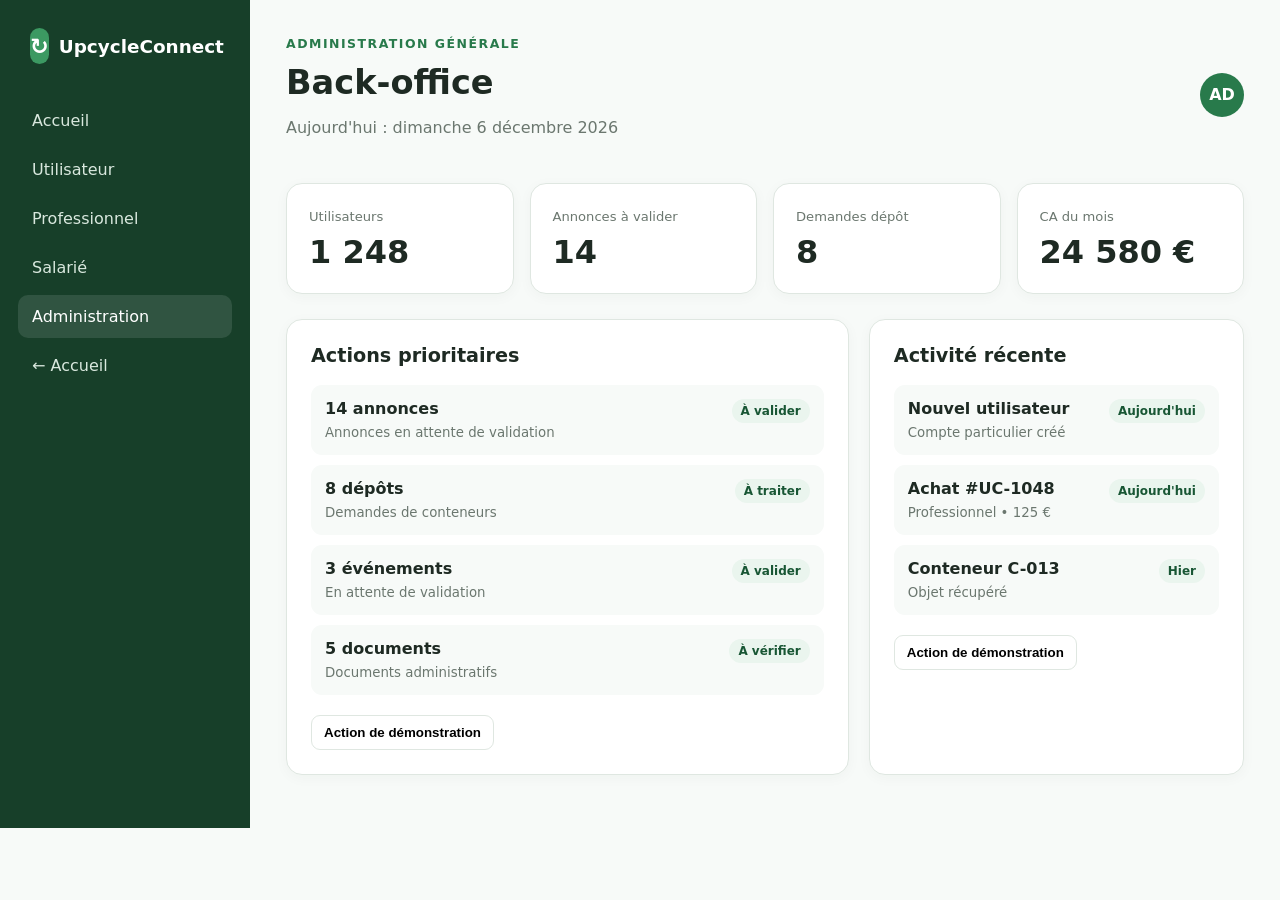
==== web/admin.html @ 0e3712cc "Initial commit" ====
<!DOCTYPE html>
<html lang="fr">
<head>
    <meta charset="UTF-8">
    <meta name="viewport" content="width=device-width, initial-scale=1.0">
    <title>UpcycleConnect — Back-office</title>
    <link rel="stylesheet" href="css/style.css">
</head>
<body>
    <div class="dashboard">
        <aside class="sidebar">
            <a class="brand" href="index.html">
                <span class="brand-mark">↻</span>
                <span>UpcycleConnect</span>
            </a>
            <nav>
                <a class="" href="index.html">Accueil</a><a class="" href="user.html">Utilisateur</a><a class="" href="pro.html">Professionnel</a><a class="" href="employee.html">Salarié</a><a class="active" href="admin.html">Administration</a>
                <a href="index.html">← Accueil</a>
            </nav>
        </aside>

        <main class="dashboard-main">
            <div class="dashboard-top">
                <div>
                    <p class="eyebrow">ADMINISTRATION GÉNÉRALE</p>
                    <h1>Back-office</h1>
                    <p class="muted">Aujourd'hui : <span data-current-date></span></p>
                </div>
                <div class="avatar">AD</div>
            </div>

            <section class="stats-grid">
                <article class="stat-card"><span class="label">Utilisateurs</span><strong>1 248</strong></article><article class="stat-card"><span class="label">Annonces à valider</span><strong>14</strong></article><article class="stat-card"><span class="label">Demandes dépôt</span><strong>8</strong></article><article class="stat-card"><span class="label">CA du mois</span><strong>24 580 €</strong></article>
            </section>

            <div class="dashboard-grid">
                
        <section class="panel">
            <h2>Actions prioritaires</h2>
            <div class="list"><div class="list-item"><div><strong>14 annonces</strong><small>Annonces en attente de validation</small></div><span class="badge">À valider</span></div><div class="list-item"><div><strong>8 dépôts</strong><small>Demandes de conteneurs</small></div><span class="badge">À traiter</span></div><div class="list-item"><div><strong>3 événements</strong><small>En attente de validation</small></div><span class="badge">À valider</span></div><div class="list-item"><div><strong>5 documents</strong><small>Documents administratifs</small></div><span class="badge">À vérifier</span></div></div>
            <div class="action-row">
                <button class="small-button" data-demo-action="Cette fonctionnalité sera connectée à l'API plus tard.">Action de démonstration</button>
            </div>
        </section>
        <section class="panel">
            <h2>Activité récente</h2>
            <div class="list"><div class="list-item"><div><strong>Nouvel utilisateur</strong><small>Compte particulier créé</small></div><span class="badge">Aujourd'hui</span></div><div class="list-item"><div><strong>Achat #UC-1048</strong><small>Professionnel • 125 €</small></div><span class="badge">Aujourd'hui</span></div><div class="list-item"><div><strong>Conteneur C-013</strong><small>Objet récupéré</small></div><span class="badge">Hier</span></div></div>
            <div class="action-row">
                <button class="small-button" data-demo-action="Cette fonctionnalité sera connectée à l'API plus tard.">Action de démonstration</button>
            </div>
        </section>
            </div>
        </main>
    </div>
    <script src="js/app.js"></script>
</body>
</html>
---- web/css/style.css ----
:root {
    --green: #287a4b;
    --green-dark: #185634;
    --green-light: #eaf5ee;
    --ink: #1e2a23;
    --muted: #6b776f;
    --border: #dfe7e1;
    --background: #f7faf8;
    --white: #ffffff;
    --shadow: 0 12px 35px rgba(25, 55, 38, 0.08);
}

* { box-sizing: border-box; }

html { scroll-behavior: smooth; }

body {
    margin: 0;
    font-family: Inter, ui-sans-serif, system-ui, -apple-system, BlinkMacSystemFont, "Segoe UI", sans-serif;
    color: var(--ink);
    background: var(--background);
}

a { color: inherit; text-decoration: none; }

.site-header {
    height: 72px;
    padding: 0 6%;
    display: flex;
    align-items: center;
    justify-content: space-between;
    background: rgba(255,255,255,.94);
    border-bottom: 1px solid var(--border);
    position: sticky;
    top: 0;
    z-index: 10;
    backdrop-filter: blur(12px);
}

.brand {
    display: flex;
    align-items: center;
    gap: 10px;
    font-size: 1.15rem;
    font-weight: 800;
}

.brand-mark {
    width: 36px;
    height: 36px;
    border-radius: 11px;
    display: grid;
    place-items: center;
    color: white;
    background: var(--green);
    font-size: 1.4rem;
}

.site-header nav { display: flex; gap: 26px; color: var(--muted); }
.site-header nav a:hover { color: var(--green); }

.hero {
    min-height: 560px;
    padding: 80px 8%;
    display: grid;
    grid-template-columns: 1.35fr .65fr;
    gap: 60px;
    align-items: center;
    background: linear-gradient(135deg, #edf8f0, #ffffff 55%);
}

.eyebrow {
    margin: 0 0 12px;
    color: var(--green);
    font-size: .78rem;
    font-weight: 800;
    letter-spacing: .12em;
}

.hero h1 {
    max-width: 760px;
    margin: 0;
    font-size: clamp(3rem, 7vw, 5.7rem);
    line-height: .98;
    letter-spacing: -.055em;
}

.hero-text {
    max-width: 650px;
    margin: 25px 0;
    color: var(--muted);
    font-size: 1.15rem;
    line-height: 1.7;
}

.hero-actions { display: flex; flex-wrap: wrap; gap: 12px; }

.button {
    display: inline-flex;
    align-items: center;
    justify-content: center;
    padding: 13px 19px;
    border-radius: 12px;
    font-weight: 700;
    border: 1px solid var(--border);
}

.button.primary { color: white; background: var(--green); border-color: var(--green); }
.button.primary:hover { background: var(--green-dark); }
.button.secondary { background: white; }

.hero-card {
    min-height: 330px;
    padding: 40px;
    border-radius: 28px;
    background: white;
    box-shadow: var(--shadow);
    display: flex;
    flex-direction: column;
    justify-content: center;
    border: 1px solid var(--border);
}

.hero-icon { font-size: 5rem; margin-bottom: 20px; }
.hero-card h2 { margin: 0 0 8px; font-size: 2rem; }
.hero-card p { color: var(--muted); line-height: 1.6; }

.section { padding: 90px 8%; }
.light-section { background: white; }

.section-heading { margin-bottom: 35px; }
.section-heading h2 { margin: 0 0 10px; font-size: clamp(2rem, 4vw, 3.2rem); }
.section-heading > p:last-child { color: var(--muted); }

.space-grid {
    display: grid;
    grid-template-columns: repeat(2, 1fr);
    gap: 18px;
}

.space-card {
    min-height: 230px;
    padding: 30px;
    border: 1px solid var(--border);
    border-radius: 22px;
    background: white;
    box-shadow: 0 4px 18px rgba(25,55,38,.04);
    display: grid;
    grid-template-columns: auto 1fr auto;
    gap: 20px;
    align-items: start;
    transition: transform .2s, box-shadow .2s;
}

.space-card:hover { transform: translateY(-4px); box-shadow: var(--shadow); }
.space-icon { font-size: 2.2rem; }
.card-label { margin: 0 0 7px; font-size: .72rem; font-weight: 800; color: var(--green); letter-spacing: .08em; }
.space-card h3 { margin: 0 0 10px; font-size: 1.55rem; }
.space-card p:not(.card-label) { margin: 0; color: var(--muted); line-height: 1.6; }
.arrow { font-size: 1.6rem; color: var(--green); }

.feature-grid {
    display: grid;
    grid-template-columns: repeat(4, 1fr);
    gap: 18px;
}

.feature-grid article {
    padding: 25px;
    border: 1px solid var(--border);
    border-radius: 18px;
}

.feature-grid span { color: var(--green); font-weight: 800; }
.feature-grid h3 { margin-bottom: 8px; }
.feature-grid p { color: var(--muted); line-height: 1.5; }

.site-footer {
    padding: 30px 8%;
    display: flex;
    justify-content: space-between;
    gap: 20px;
    color: var(--muted);
    border-top: 1px solid var(--border);
    background: white;
}

.dashboard {
    min-height: calc(100vh - 72px);
    display: grid;
    grid-template-columns: 250px 1fr;
}

.sidebar {
    padding: 28px 18px;
    background: #173f29;
    color: white;
}

.sidebar .brand { margin: 0 12px 35px; }
.sidebar .brand-mark { background: #3c9962; }

.sidebar nav { display: grid; gap: 6px; }
.sidebar nav a, .sidebar nav button {
    width: 100%;
    padding: 12px 14px;
    text-align: left;
    color: #d9e8de;
    background: transparent;
    border: 0;
    border-radius: 10px;
    font: inherit;
    cursor: pointer;
}
.sidebar nav a:hover, .sidebar nav button:hover, .sidebar nav .active {
    color: white;
    background: rgba(255,255,255,.11);
}

.dashboard-main { padding: 36px; min-width: 0; }
.dashboard-top {
    display: flex;
    justify-content: space-between;
    gap: 20px;
    align-items: center;
    margin-bottom: 30px;
}
.dashboard-top h1 { margin: 0 0 6px; font-size: 2.1rem; }
.muted { color: var(--muted); }

.avatar {
    width: 44px;
    height: 44px;
    display: grid;
    place-items: center;
    border-radius: 50%;
    color: white;
    background: var(--green);
    font-weight: 800;
}

.stats-grid {
    display: grid;
    grid-template-columns: repeat(4, 1fr);
    gap: 16px;
    margin-bottom: 25px;
}

.stat-card, .panel {
    background: white;
    border: 1px solid var(--border);
    border-radius: 16px;
    box-shadow: 0 3px 14px rgba(25,55,38,.035);
}

.stat-card { padding: 22px; }
.stat-card .label { color: var(--muted); font-size: .82rem; }
.stat-card strong { display: block; margin-top: 8px; font-size: 2rem; }

.dashboard-grid {
    display: grid;
    grid-template-columns: 1.5fr 1fr;
    gap: 20px;
}

.panel { padding: 24px; }
.panel h2 { margin: 0 0 18px; font-size: 1.2rem; }

.list { display: grid; gap: 10px; }
.list-item {
    display: flex;
    justify-content: space-between;
    gap: 15px;
    padding: 14px;
    border-radius: 11px;
    background: #f7faf8;
}
.list-item strong { display: block; margin-bottom: 4px; }
.list-item small { color: var(--muted); }

.badge {
    height: fit-content;
    padding: 5px 9px;
    border-radius: 99px;
    background: var(--green-light);
    color: var(--green-dark);
    font-size: .75rem;
    font-weight: 700;
}

.action-row { display: flex; flex-wrap: wrap; gap: 10px; margin-top: 20px; }

.small-button {
    border: 1px solid var(--border);
    border-radius: 9px;
    padding: 9px 12px;
    background: white;
    font-weight: 700;
    cursor: pointer;
}
.small-button:hover { border-color: var(--green); color: var(--green); }

.toast {
    position: fixed;
    left: 50%;
    bottom: 25px;
    transform: translate(-50%, 20px);
    opacity: 0;
    padding: 13px 18px;
    border-radius: 12px;
    background: #173f29;
    color: white;
    box-shadow: var(--shadow);
    pointer-events: none;
    transition: .2s;
    z-index: 100;
}
.toast.visible { transform: translate(-50%, 0); opacity: 1; }

@media (max-width: 900px) {
    .hero { grid-template-columns: 1fr; }
    .space-grid, .dashboard-grid { grid-template-columns: 1fr; }
    .feature-grid, .stats-grid { grid-template-columns: repeat(2, 1fr); }
    .dashboard { grid-template-columns: 1fr; }
    .sidebar { padding: 15px; }
    .sidebar .brand { margin-bottom: 15px; }
    .sidebar nav { grid-template-columns: repeat(2, 1fr); }
}

@media (max-width: 600px) {
    .site-header nav { display: none; }
    .hero, .section, .dashboard-main { padding: 45px 5%; }
    .space-grid, .feature-grid, .stats-grid { grid-template-columns: 1fr; }
    .space-card { grid-template-columns: auto 1fr; }
    .arrow { display: none; }
    .site-footer { flex-direction: column; }
}
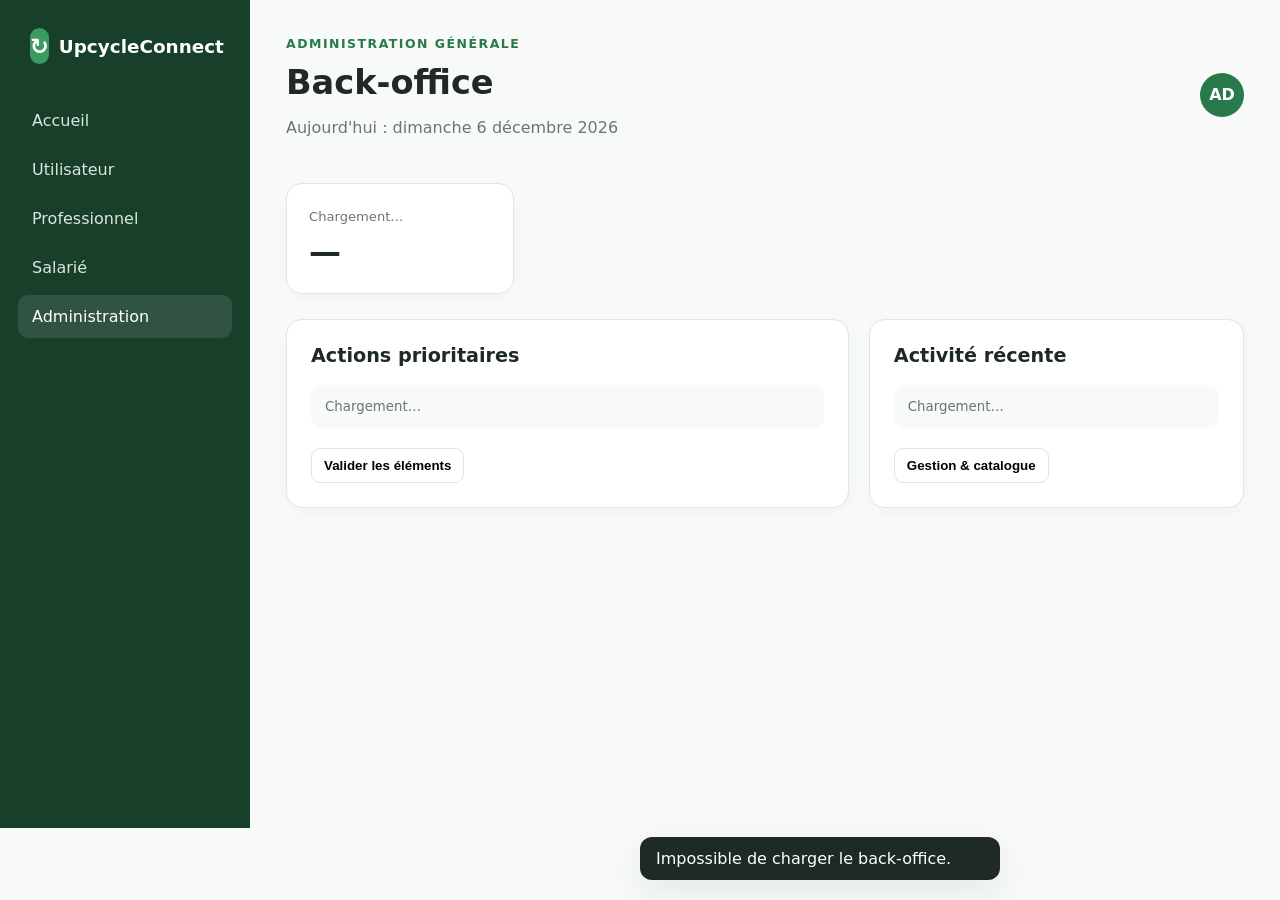
==== commit 5c343fd8: "Ajout du backend" ====
--- a/web/admin.html
+++ b/web/admin.html
@@ -6,7 +6,7 @@
     <title>UpcycleConnect — Back-office</title>
     <link rel="stylesheet" href="css/style.css">
 </head>
-<body>
+<body data-page="admin">
     <div class="dashboard">
         <aside class="sidebar">
             <a class="brand" href="index.html">
@@ -14,8 +14,11 @@
                 <span>UpcycleConnect</span>
             </a>
             <nav>
-                <a class="" href="index.html">Accueil</a><a class="" href="user.html">Utilisateur</a><a class="" href="pro.html">Professionnel</a><a class="" href="employee.html">Salarié</a><a class="active" href="admin.html">Administration</a>
-                <a href="index.html">← Accueil</a>
+                <a href="index.html">Accueil</a>
+                <a href="user.html">Utilisateur</a>
+                <a href="pro.html">Professionnel</a>
+                <a href="employee.html">Salarié</a>
+                <a class="active" href="admin.html">Administration</a>
             </nav>
         </aside>
 
@@ -29,26 +32,25 @@
                 <div class="avatar">AD</div>
             </div>
 
-            <section class="stats-grid">
-                <article class="stat-card"><span class="label">Utilisateurs</span><strong>1 248</strong></article><article class="stat-card"><span class="label">Annonces à valider</span><strong>14</strong></article><article class="stat-card"><span class="label">Demandes dépôt</span><strong>8</strong></article><article class="stat-card"><span class="label">CA du mois</span><strong>24 580 €</strong></article>
+            <section class="stats-grid" id="admin-stats">
+                <article class="stat-card"><span class="label">Chargement…</span><strong>—</strong></article>
             </section>
 
             <div class="dashboard-grid">
-                
-        <section class="panel">
-            <h2>Actions prioritaires</h2>
-            <div class="list"><div class="list-item"><div><strong>14 annonces</strong><small>Annonces en attente de validation</small></div><span class="badge">À valider</span></div><div class="list-item"><div><strong>8 dépôts</strong><small>Demandes de conteneurs</small></div><span class="badge">À traiter</span></div><div class="list-item"><div><strong>3 événements</strong><small>En attente de validation</small></div><span class="badge">À valider</span></div><div class="list-item"><div><strong>5 documents</strong><small>Documents administratifs</small></div><span class="badge">À vérifier</span></div></div>
-            <div class="action-row">
-                <button class="small-button" data-demo-action="Cette fonctionnalité sera connectée à l'API plus tard.">Action de démonstration</button>
-            </div>
-        </section>
-        <section class="panel">
-            <h2>Activité récente</h2>
-            <div class="list"><div class="list-item"><div><strong>Nouvel utilisateur</strong><small>Compte particulier créé</small></div><span class="badge">Aujourd'hui</span></div><div class="list-item"><div><strong>Achat #UC-1048</strong><small>Professionnel • 125 €</small></div><span class="badge">Aujourd'hui</span></div><div class="list-item"><div><strong>Conteneur C-013</strong><small>Objet récupéré</small></div><span class="badge">Hier</span></div></div>
-            <div class="action-row">
-                <button class="small-button" data-demo-action="Cette fonctionnalité sera connectée à l'API plus tard.">Action de démonstration</button>
-            </div>
-        </section>
+                <section class="panel">
+                    <h2>Actions prioritaires</h2>
+                    <div class="list" id="admin-actions"><div class="list-item"><small>Chargement…</small></div></div>
+                    <div class="action-row">
+                        <button class="small-button" data-demo-action="Validation des éléments en attente">Valider les éléments</button>
+                    </div>
+                </section>
+                <section class="panel">
+                    <h2>Activité récente</h2>
+                    <div class="list" id="admin-activity"><div class="list-item"><small>Chargement…</small></div></div>
+                    <div class="action-row">
+                        <button class="small-button" data-demo-action="Gestion financière et catalogue">Gestion & catalogue</button>
+                    </div>
+                </section>
             </div>
         </main>
     </div>
--- a/web/css/style.css
+++ b/web/css/style.css
@@ -335,3 +335,37 @@
     .arrow { display: none; }
     .site-footer { flex-direction: column; }
 }
+
+/* Dynamic form & toast helpers */
+.inline-form {
+    display: grid;
+    grid-template-columns: 1fr 140px 1fr 140px auto;
+    gap: 10px;
+    margin-top: 12px;
+}
+.inline-form input, .inline-form select {
+    padding: 10px 12px;
+    border: 1px solid var(--border);
+    border-radius: 10px;
+    font: inherit;
+}
+.toast {
+    position: fixed;
+    bottom: 20px;
+    right: 20px;
+    background: #1e2a23;
+    color: #fff;
+    padding: 12px 16px;
+    border-radius: 12px;
+    opacity: 0;
+    transform: translateY(8px);
+    transition: all .2s ease;
+    pointer-events: none;
+    max-width: 360px;
+    box-shadow: var(--shadow);
+    z-index: 50;
+}
+.toast.visible { opacity: 1; transform: translateY(0); }
+@media (max-width: 900px) {
+    .inline-form { grid-template-columns: 1fr; }
+}
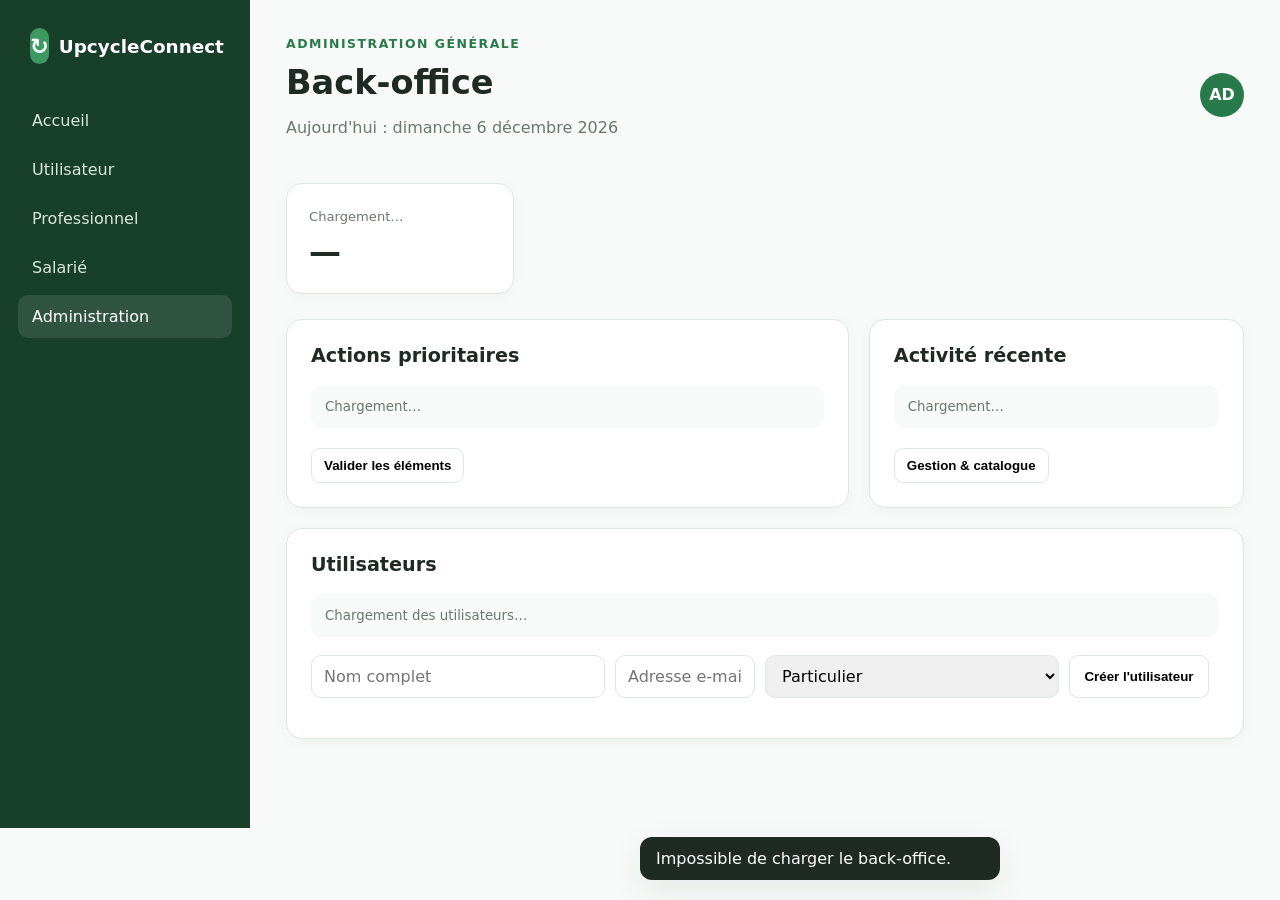
==== commit f8d30f0c: "fix bug" ====
--- a/web/admin.html
+++ b/web/admin.html
@@ -52,6 +52,23 @@
                     </div>
                 </section>
             </div>
+
+            <section class="panel" style="margin-top:20px;">
+                <h2>Utilisateurs</h2>
+                <div class="list" id="admin-users"><div class="list-item"><small>Chargement des utilisateurs…</small></div></div>
+                <form id="user-form" class="inline-form" style="margin-top:18px;">
+                    <input type="text" name="name" placeholder="Nom complet" required>
+                    <input type="email" name="email" placeholder="Adresse e-mail" required>
+                    <select name="role" required>
+                        <option value="particulier">Particulier</option>
+                        <option value="professionnel">Professionnel</option>
+                        <option value="salarie">Salarié</option>
+                        <option value="admin">Admin</option>
+                    </select>
+                    <button type="submit" class="small-button">Créer l'utilisateur</button>
+                </form>
+                <p class="muted" id="user-feedback"></p>
+            </section>
         </main>
     </div>
     <script src="js/app.js"></script>
